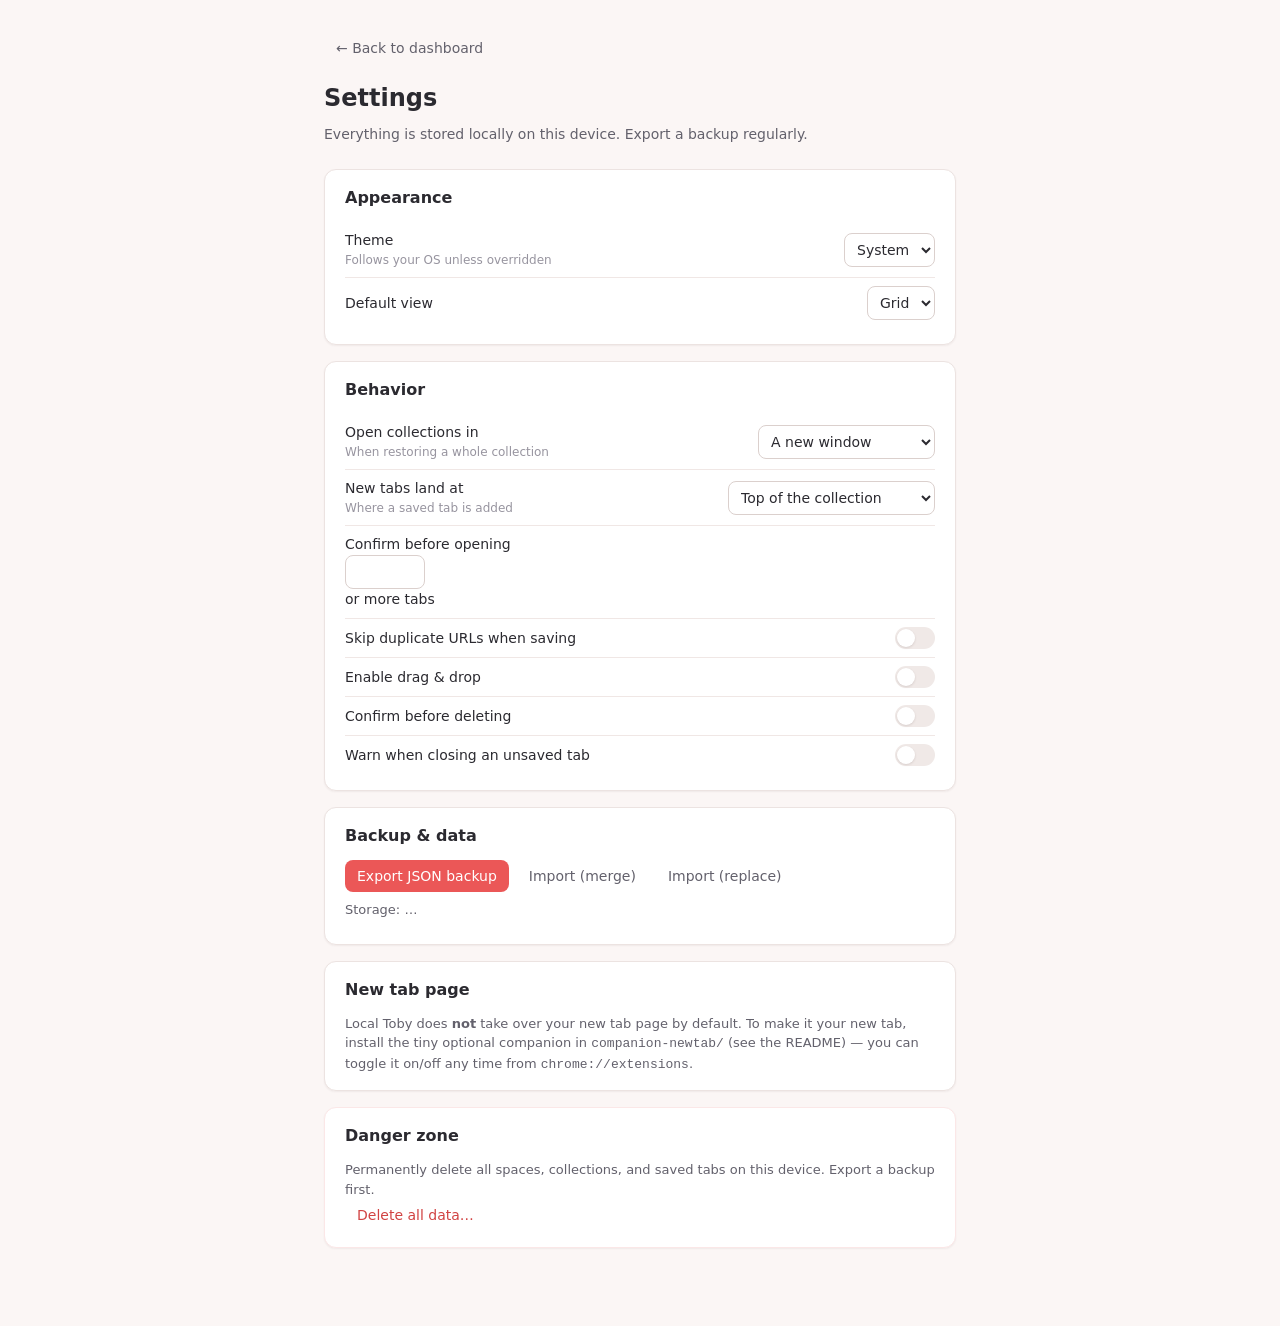
==== src/dashboard/settings.html @ 828250e9 "Build Local Toby: local-first tab & collection manager (MV3) Original from-scratch implementation of" ====
<!DOCTYPE html>
<html lang="en">
<head>
  <meta charset="UTF-8">
  <meta name="viewport" content="width=device-width, initial-scale=1.0">
  <title>Local Toby — Settings</title>
  <link rel="stylesheet" href="../styles/tokens.css">
  <link rel="stylesheet" href="../styles/base.css">
  <link rel="stylesheet" href="../styles/components.css">
  <style>
    .settings-wrap { max-width: 680px; margin: 0 auto; padding: var(--sp-8) var(--sp-6) var(--sp-16); }
    .settings-wrap h1 { font-size: var(--fs-2xl); font-weight: var(--fw-bold); margin-bottom: var(--sp-2); }
    .settings-wrap .sub { color: var(--text-2); margin-bottom: var(--sp-6); }
    .card-sec { background: var(--surface); border: 1px solid var(--border); border-radius: var(--r-lg); padding: var(--sp-4) var(--sp-5); margin-bottom: var(--sp-4); box-shadow: var(--shadow-xs); }
    .card-sec h2 { font-size: var(--fs-lg); font-weight: var(--fw-semibold); margin-bottom: var(--sp-3); }
    .setting { display: flex; align-items: center; justify-content: space-between; gap: var(--sp-4); padding: var(--sp-2) 0; border-top: 1px solid var(--divider); }
    .setting:first-of-type { border-top: none; }
    .setting .label { display: flex; flex-direction: column; }
    .setting .label small { color: var(--text-3); font-size: var(--fs-xs); }
    .setting select, .setting input[type="number"] { height: 34px; padding: 0 var(--sp-2); border: 1px solid var(--border-strong); border-radius: var(--r-md); background: var(--surface); color: var(--text); }
    .setting input[type="number"] { width: 80px; }
    .switch { position: relative; width: 40px; height: 22px; }
    .switch input { position: absolute; opacity: 0; }
    .switch .track { position: absolute; inset: 0; background: var(--surface-3); border-radius: var(--r-pill); transition: background var(--dur-fast); }
    .switch .thumb { position: absolute; top: 2px; left: 2px; width: 18px; height: 18px; background: var(--surface); border-radius: 50%; box-shadow: var(--shadow-sm); transition: transform var(--dur-fast); }
    .switch input:checked ~ .track { background: var(--accent); }
    .switch input:checked ~ .thumb { transform: translateX(18px); }
    .switch input:focus-visible ~ .track { box-shadow: var(--shadow-focus); }
    .data-actions { display: flex; flex-wrap: wrap; gap: var(--sp-2); }
    .usage { font-size: var(--fs-sm); color: var(--text-2); margin-top: var(--sp-2); }
    .back-link { display: inline-flex; margin-bottom: var(--sp-4); color: var(--text-2); }
    .danger-zone { border-color: var(--danger-soft); }
  </style>
</head>
<body>
  <div class="settings-wrap">
    <a class="btn btn-ghost back-link" id="back">← Back to dashboard</a>
    <h1>Settings</h1>
    <p class="sub">Everything is stored locally on this device. Export a backup regularly.</p>

    <div class="card-sec">
      <h2>Appearance</h2>
      <div class="setting">
        <span class="label">Theme <small>Follows your OS unless overridden</small></span>
        <select id="theme"><option value="system">System</option><option value="light">Light</option><option value="dark">Dark</option></select>
      </div>
      <div class="setting">
        <span class="label">Default view</span>
        <select id="defaultView"><option value="grid">Grid</option><option value="list">List</option></select>
      </div>
    </div>

    <div class="card-sec">
      <h2>Behavior</h2>
      <div class="setting">
        <span class="label">Open collections in <small>When restoring a whole collection</small></span>
        <select id="defaultOpenBehavior"><option value="newWindow">A new window</option><option value="currentWindow">The current window</option></select>
      </div>
      <div class="setting">
        <span class="label">New tabs land at <small>Where a saved tab is added</small></span>
        <select id="newItemPosition"><option value="top">Top of the collection</option><option value="bottom">Bottom of the collection</option></select>
      </div>
      <div class="setting">
        <span class="label">Confirm before opening <input type="number" id="largeOpenThreshold" min="1" max="100"> or more tabs</span>
      </div>
      <div class="setting"><span class="label">Skip duplicate URLs when saving</span><label class="switch"><input type="checkbox" id="dedupeOnSave"><span class="track"></span><span class="thumb"></span></label></div>
      <div class="setting"><span class="label">Enable drag &amp; drop</span><label class="switch"><input type="checkbox" id="dndEnabled"><span class="track"></span><span class="thumb"></span></label></div>
      <div class="setting"><span class="label">Confirm before deleting</span><label class="switch"><input type="checkbox" id="confirmOnDelete"><span class="track"></span><span class="thumb"></span></label></div>
      <div class="setting"><span class="label">Warn when closing an unsaved tab</span><label class="switch"><input type="checkbox" id="closeUnsavedWarning"><span class="track"></span><span class="thumb"></span></label></div>
    </div>

    <div class="card-sec">
      <h2>Backup &amp; data</h2>
      <div class="data-actions">
        <button class="btn btn-primary" id="export">Export JSON backup</button>
        <button class="btn" id="import-merge">Import (merge)</button>
        <button class="btn" id="import-replace">Import (replace)</button>
        <input type="file" id="import-file" accept="application/json,.json" hidden>
      </div>
      <p class="usage" id="usage">Storage: …</p>
      <p class="usage" id="last-export"></p>
    </div>

    <div class="card-sec">
      <h2>New tab page</h2>
      <p class="usage">Local Toby does <b>not</b> take over your new tab page by default. To make it your new tab, install the tiny optional companion in <code>companion-newtab/</code> (see the README) — you can toggle it on/off any time from <code>chrome://extensions</code>.</p>
    </div>

    <div class="card-sec danger-zone">
      <h2>Danger zone</h2>
      <p class="usage">Permanently delete all spaces, collections, and saved tabs on this device. Export a backup first.</p>
      <div class="data-actions"><button class="btn btn-danger" id="wipe">Delete all data…</button></div>
    </div>
  </div>
  <script type="module" src="settings.js"></script>
</body>
</html>
---- src/styles/tokens.css ----
/* ============================================================
   Design tokens. Light is the base on :root; dark overrides in
   the two blocks below. Manual toggle sets <html data-theme>.
   ============================================================ */
:root {
  /* ---------- Brand / Accent (coral) ---------- */
  --accent:            #EB5757;
  --accent-hover:      #E24444;
  --accent-active:     #C93636;
  --accent-soft:       #FDEBEB;
  --accent-soft-hover: #FBDDDD;
  --accent-ring:       #F3A3A3;
  --on-accent:         #FFFFFF;

  /* ---------- Surfaces / Backgrounds ---------- */
  --bg-app:        #FBF6F5;
  --bg-sidebar:    #F5EEEC;
  --bg-panel:      #FAF4F3;
  --surface:       #FFFFFF;
  --surface-2:     #F7F1F0;
  --surface-3:     #F0E9E7;
  --overlay-scrim: rgba(30, 22, 22, 0.44);

  /* ---------- Text ---------- */
  --text:      #2B2A30;
  --text-2:    #63616C;
  --text-3:    #97949F;
  --text-inv:  #FFFFFF;
  --text-link: #C93636;

  /* ---------- Borders / Dividers ---------- */
  --border:        #ECE3E1;
  --border-strong: #DBD0CD;
  --border-focus:  var(--accent);
  --divider:       #F0E7E5;

  /* ---------- Feedback ---------- */
  --success: #2E9E6B;  --success-soft: #E4F4EC;
  --warning: #C9871F;  --warning-soft: #FBF0DC;
  --danger:  #D14343;  --danger-soft:  #FBE7E7;
  --info:    #3B7FD1;  --info-soft:    #E6F0FB;

  /* ---------- Typography ---------- */
  --font-sans: "Inter", ui-sans-serif, system-ui, -apple-system,
               "Segoe UI", Roboto, Helvetica, Arial, sans-serif;
  --font-mono: ui-monospace, "SF Mono", "JetBrains Mono", Menlo, Consolas, monospace;

  --fs-2xs: 0.6875rem;  --fs-xs: 0.75rem;  --fs-sm: 0.8125rem;
  --fs-md:  0.875rem;   --fs-lg: 1rem;     --fs-xl: 1.25rem;  --fs-2xl: 1.5rem;

  --lh-tight: 1.2;  --lh-snug: 1.35;  --lh-base: 1.5;
  --fw-regular: 400; --fw-medium: 500; --fw-semibold: 600; --fw-bold: 700;
  --tracking-caps: 0.04em;

  /* ---------- Spacing (4px base) ---------- */
  --sp-0: 0;     --sp-1: 4px;  --sp-2: 8px;  --sp-3: 12px;
  --sp-4: 16px;  --sp-5: 20px; --sp-6: 24px; --sp-8: 32px;
  --sp-10: 40px; --sp-12: 48px; --sp-16: 64px;

  /* ---------- Radius ---------- */
  --r-xs: 4px; --r-sm: 6px; --r-md: 8px; --r-lg: 12px; --r-xl: 16px; --r-pill: 999px;

  /* ---------- Shadows (warm-tinted) ---------- */
  --shadow-xs: 0 1px 2px rgba(60, 40, 38, 0.06);
  --shadow-sm: 0 1px 3px rgba(60, 40, 38, 0.08), 0 1px 2px rgba(60, 40, 38, 0.06);
  --shadow-md: 0 4px 12px rgba(60, 40, 38, 0.10), 0 2px 4px rgba(60, 40, 38, 0.06);
  --shadow-lg: 0 12px 32px rgba(50, 30, 28, 0.16), 0 4px 10px rgba(50, 30, 28, 0.08);
  --shadow-drag: 0 16px 40px rgba(40, 24, 22, 0.28);
  --shadow-focus: 0 0 0 3px var(--accent-ring);

  /* ---------- Layout dims ---------- */
  --sidebar-w: 264px;  --sidebar-rail-w: 56px;  --tabs-w: 320px;
  --toolbar-h: 56px;   --card-w: 220px;         --card-h: 74px;  --favicon: 16px;

  /* ---------- Motion ---------- */
  --ease-out: cubic-bezier(0.16, 1, 0.3, 1);
  --ease-in-out: cubic-bezier(0.4, 0, 0.2, 1);
  --dur-fast: 120ms; --dur-base: 180ms; --dur-slow: 260ms;

  /* ---------- Z-index ---------- */
  --z-base: 0; --z-sticky: 100; --z-drawer: 200;
  --z-dropdown: 300; --z-modal: 400; --z-toast: 500; --z-drag: 600;

  color-scheme: light;
}

/* Dark applies when OS prefers dark and the user hasn't forced light. */
@media (prefers-color-scheme: dark) {
  :root:not([data-theme="light"]) { color-scheme: dark; }
}
:root[data-theme="dark"] { color-scheme: dark; }

@media (prefers-color-scheme: dark) {
  :root:not([data-theme="light"]) {
    --accent: #F26C6C; --accent-hover: #F58080; --accent-active: #D95050;
    --accent-soft: #3A2222; --accent-soft-hover: #472A2A; --accent-ring: #7A3B3B;
    --on-accent: #1B1416;

    --bg-app: #161418; --bg-sidebar: #1C191E; --bg-panel: #1A171C;
    --surface: #221F25; --surface-2: #2A262D; --surface-3: #332E36;
    --overlay-scrim: rgba(0, 0, 0, 0.60);

    --text: #ECE9EE; --text-2: #ABA6B2; --text-3: #78737F;
    --text-inv: #1B1416; --text-link: #F58080;

    --border: #322D38; --border-strong: #453E4C; --divider: #2A262F;

    --success: #4CB889; --success-soft: #1E3128;
    --warning: #D8A24A; --warning-soft: #33291A;
    --danger:  #E56A6A; --danger-soft:  #34211F;
    --info:    #5E9BE0; --info-soft:    #1D2836;

    --shadow-xs: 0 1px 2px rgba(0,0,0,0.40);
    --shadow-sm: 0 1px 3px rgba(0,0,0,0.45), 0 1px 2px rgba(0,0,0,0.40);
    --shadow-md: 0 4px 12px rgba(0,0,0,0.50), 0 2px 4px rgba(0,0,0,0.40);
    --shadow-lg: 0 12px 32px rgba(0,0,0,0.60), 0 4px 10px rgba(0,0,0,0.45);
    --shadow-drag: 0 16px 40px rgba(0,0,0,0.70);
    --shadow-focus: 0 0 0 3px var(--accent-ring);
  }
}

/* Explicit toggle wins over OS in both directions. */
:root[data-theme="dark"] {
  --accent: #F26C6C; --accent-hover: #F58080; --accent-active: #D95050;
  --accent-soft: #3A2222; --accent-soft-hover: #472A2A; --accent-ring: #7A3B3B;
  --on-accent: #1B1416;
  --bg-app: #161418; --bg-sidebar: #1C191E; --bg-panel: #1A171C;
  --surface: #221F25; --surface-2: #2A262D; --surface-3: #332E36;
  --overlay-scrim: rgba(0,0,0,0.60);
  --text: #ECE9EE; --text-2: #ABA6B2; --text-3: #78737F;
  --text-inv: #1B1416; --text-link: #F58080;
  --border: #322D38; --border-strong: #453E4C; --divider: #2A262F;
  --success: #4CB889; --success-soft: #1E3128;
  --warning: #D8A24A; --warning-soft: #33291A;
  --danger:  #E56A6A; --danger-soft:  #34211F;
  --info:    #5E9BE0; --info-soft:    #1D2836;
  --shadow-xs: 0 1px 2px rgba(0,0,0,0.40);
  --shadow-sm: 0 1px 3px rgba(0,0,0,0.45), 0 1px 2px rgba(0,0,0,0.40);
  --shadow-md: 0 4px 12px rgba(0,0,0,0.50), 0 2px 4px rgba(0,0,0,0.40);
  --shadow-lg: 0 12px 32px rgba(0,0,0,0.60), 0 4px 10px rgba(0,0,0,0.45);
  --shadow-drag: 0 16px 40px rgba(0,0,0,0.70);
  --shadow-focus: 0 0 0 3px var(--accent-ring);
}
---- src/styles/base.css ----
/* Reset + shared primitives + utilities. Depends on tokens.css. */

* { box-sizing: border-box; }
html, body { margin: 0; height: 100%; }
body {
  background: var(--bg-app);
  color: var(--text);
  font-family: var(--font-sans);
  font-size: var(--fs-md);
  line-height: var(--lh-base);
  -webkit-font-smoothing: antialiased;
  text-rendering: optimizeLegibility;
}
h1, h2, h3, h4, p { margin: 0; }
button { font: inherit; color: inherit; cursor: pointer; background: none; border: none; }
input, textarea, select { font: inherit; color: inherit; }
a { color: var(--text-link); text-decoration: none; }
ul { list-style: none; margin: 0; padding: 0; }
img { display: block; }

:focus-visible { outline: none; box-shadow: var(--shadow-focus); border-radius: var(--r-sm); }
::selection { background: var(--accent-soft-hover); }

/* Scrollbars */
* { scrollbar-width: thin; scrollbar-color: var(--border-strong) transparent; }
*::-webkit-scrollbar { width: 10px; height: 10px; }
*::-webkit-scrollbar-thumb { background: var(--border-strong); border-radius: var(--r-pill); border: 3px solid transparent; background-clip: content-box; }
*::-webkit-scrollbar-thumb:hover { background: var(--text-3); background-clip: content-box; }

/* Utilities */
.clamp-1 { overflow: hidden; text-overflow: ellipsis; white-space: nowrap; }
.clamp-2 {
  display: -webkit-box; -webkit-line-clamp: 2; -webkit-box-orient: vertical;
  overflow: hidden; word-break: break-word;
}
.visually-hidden {
  position: absolute; width: 1px; height: 1px; padding: 0; margin: -1px;
  overflow: hidden; clip: rect(0 0 0 0); white-space: nowrap; border: 0;
}
.hidden { display: none !important; }

/* Buttons (shared) */
.btn {
  display: inline-flex; align-items: center; gap: var(--sp-2);
  height: 32px; padding: 0 var(--sp-3);
  font-size: var(--fs-md); font-weight: var(--fw-medium);
  color: var(--text-2); border-radius: var(--r-md);
  transition: background var(--dur-fast), color var(--dur-fast), box-shadow var(--dur-fast);
  white-space: nowrap;
}
.btn:hover { background: var(--surface-2); color: var(--text); }
.btn:active { background: var(--surface-3); }
.btn[aria-pressed="true"] { background: var(--accent-soft); color: var(--accent); }
.btn:disabled { opacity: 0.45; cursor: not-allowed; }
.btn-icon { width: 32px; height: 32px; padding: 0; justify-content: center; }
.btn-primary {
  background: var(--accent); color: var(--on-accent);
}
.btn-primary:hover { background: var(--accent-hover); color: var(--on-accent); }
.btn-primary:active { background: var(--accent-active); }
.btn-danger { color: var(--danger); }
.btn-danger:hover { background: var(--danger-soft); color: var(--danger); }
.btn-ghost { color: var(--text-2); }

.icon { width: 16px; height: 16px; flex: none; display: inline-block; }

.favicon {
  width: 16px; height: 16px; flex: none; border-radius: var(--r-xs);
  background: var(--surface-2); object-fit: cover;
}

/* Inline text input used for renames / new items */
.inline-input {
  width: 100%; height: 30px; padding: 0 var(--sp-2);
  background: var(--surface); color: var(--text);
  border: 1px solid var(--accent); border-radius: var(--r-sm);
}

/* Pills / badges / chips */
.pill {
  display: inline-flex; align-items: center; gap: 4px;
  font-size: var(--fs-2xs); font-weight: var(--fw-semibold);
  color: var(--text-3); background: var(--surface-2);
  padding: 2px var(--sp-2); border-radius: var(--r-pill);
}
.chip {
  display: inline-flex; align-items: center; gap: 4px;
  font-size: var(--fs-2xs); padding: 2px var(--sp-2);
  border-radius: var(--r-pill); background: var(--surface-2); color: var(--text-2);
}
.chip.is-active { background: var(--accent); color: var(--on-accent); }
.badge-dupe { color: var(--warning); background: var(--warning-soft); }
.badge-saved { color: var(--success); background: var(--success-soft); }

/* Empty states */
.empty-state {
  display: flex; flex-direction: column; align-items: center; justify-content: center;
  text-align: center; gap: var(--sp-3); padding: var(--sp-12) var(--sp-6);
  color: var(--text-2);
}
.empty-state h3 { font-size: var(--fs-lg); font-weight: var(--fw-semibold); color: var(--text); }
.empty-state p { font-size: var(--fs-md); max-width: 42ch; }
.empty-state .empty-actions { display: flex; gap: var(--sp-2); margin-top: var(--sp-2); }

@media (prefers-reduced-motion: reduce) {
  * { animation-duration: 0.001ms !important; transition-duration: 0.001ms !important; }
}
---- src/styles/components.css ----
/* Component styles for the dashboard. Tokens only — no hardcoded colors. */

/* ------------------------------------------------------------------ */
/* Sidebar                                                             */
/* ------------------------------------------------------------------ */
.sidebar-inner { display: flex; flex-direction: column; height: 100%; }
.workspace-switcher {
  display: flex; align-items: center; gap: var(--sp-2);
  padding: var(--sp-3) var(--sp-3); margin: var(--sp-2);
  border-radius: var(--r-md); font-weight: var(--fw-semibold);
}
.workspace-switcher:hover { background: var(--surface-2); }
.workspace-avatar {
  width: 28px; height: 28px; border-radius: var(--r-md);
  display: grid; place-items: center; background: var(--accent-soft); color: var(--accent);
  font-size: var(--fs-md); flex: none;
}
.workspace-name { flex: 1; min-width: 0; }
.sidebar-collapse-btn { margin-left: auto; }

.sidebar-search { padding: 0 var(--sp-3) var(--sp-2); }
.search-input {
  display: flex; align-items: center; gap: var(--sp-2);
  height: 34px; padding: 0 var(--sp-3);
  background: var(--surface); border: 1px solid var(--border-strong); border-radius: var(--r-md);
}
.search-input:focus-within { border-color: var(--accent); box-shadow: var(--shadow-focus); }
.search-input input { flex: 1; min-width: 0; border: none; background: none; outline: none; }
.search-input .search-clear { color: var(--text-3); }

.sidebar-section-title {
  display: flex; align-items: center; justify-content: space-between;
  padding: var(--sp-4) var(--sp-4) var(--sp-1);
  font-size: var(--fs-2xs); font-weight: var(--fw-semibold);
  letter-spacing: var(--tracking-caps); text-transform: uppercase; color: var(--text-3);
}
.space-list { padding: 0 var(--sp-2) var(--sp-2); display: flex; flex-direction: column; gap: 2px; }

.space-item {
  position: relative; display: flex; align-items: center; gap: var(--sp-2);
  height: 34px; padding: 0 var(--sp-2); border-radius: var(--r-md);
  color: var(--text-2); cursor: pointer;
}
.space-item:hover { background: var(--surface-2); }
.space-item.is-active { background: var(--accent-soft); color: var(--text); font-weight: var(--fw-semibold); }
.space-item.is-active::before {
  content: ""; position: absolute; left: -2px; top: 7px; bottom: 7px; width: 3px;
  border-radius: var(--r-pill); background: var(--accent);
}
.space-item .space-icon { width: 20px; height: 20px; display: grid; place-items: center; border-radius: var(--r-sm); background: var(--surface-2); font-size: var(--fs-xs); flex: none; }
.space-item.is-active .space-icon { background: var(--surface); }
.space-item .space-label { flex: 1; min-width: 0; }
.space-item .space-count { font-size: var(--fs-2xs); color: var(--text-3); }
.space-item .space-star { opacity: 0; color: var(--text-3); }
.space-item:hover .space-star, .space-item .space-star.is-fav { opacity: 1; }
.space-item .space-star.is-fav { color: var(--accent); }
.space-item.drop-target { background: var(--accent-soft); box-shadow: inset 0 0 0 2px var(--accent); }
.space-item.dragging { opacity: 0.5; }

.add-space-row {
  display: flex; align-items: center; gap: var(--sp-2);
  height: 34px; margin: 0 var(--sp-2); padding: 0 var(--sp-2);
  border-radius: var(--r-md); color: var(--text-3); border: 1px dashed var(--border-strong);
}
.add-space-row:hover { color: var(--accent); border-color: var(--accent); background: var(--accent-soft); }

.sidebar-footer { margin-top: auto; padding: var(--sp-2) var(--sp-3); border-top: 1px solid var(--divider); display: flex; gap: var(--sp-1); }

/* ------------------------------------------------------------------ */
/* Collections + cards                                                 */
/* ------------------------------------------------------------------ */
.collection { margin-bottom: var(--sp-6); }
.collection-header {
  display: flex; align-items: center; gap: var(--sp-2);
  padding: var(--sp-3) 0; position: sticky; top: var(--toolbar-h); z-index: 2;
  background: var(--bg-app); border-bottom: 1px solid var(--divider);
}
.collection-chevron {
  width: 22px; height: 22px; display: grid; place-items: center; color: var(--text-2);
  transition: transform var(--dur-fast); flex: none;
}
.collection.is-collapsed .collection-chevron { transform: rotate(-90deg); }
.collection-color-dot { width: 8px; height: 8px; border-radius: 50%; flex: none; }
.collection-title { font-size: var(--fs-lg); font-weight: var(--fw-semibold); }
.collection-count { }
.collection-actions { margin-left: auto; display: flex; gap: 2px; opacity: 0; transition: opacity var(--dur-fast); }
.collection-header:hover .collection-actions,
.collection-header:focus-within .collection-actions { opacity: 1; }
.collection.drop-target-header .collection-header { background: var(--accent-soft); box-shadow: inset 0 0 0 2px var(--accent); border-radius: var(--r-md); }

.collection-body { padding-top: var(--sp-3); }
.collection.is-collapsed .collection-body { display: none; }

.card-grid {
  display: grid; grid-template-columns: repeat(auto-fill, minmax(var(--card-w), 1fr));
  gap: var(--sp-3);
}
.app-shell.view-list .card-grid { grid-template-columns: 1fr; }

.card {
  position: relative; display: flex; gap: var(--sp-2);
  min-height: var(--card-h); padding: var(--sp-3);
  background: var(--surface); border: 1px solid var(--border); border-radius: var(--r-lg);
  box-shadow: var(--shadow-xs); cursor: pointer;
  transition: box-shadow var(--dur-fast), border-color var(--dur-fast), transform var(--dur-fast);
}
.card:hover { border-color: var(--border-strong); box-shadow: var(--shadow-sm); transform: translateY(-1px); }
.card:active { transform: translateY(0); background: var(--surface-2); box-shadow: var(--shadow-xs); }
.card.dragging { opacity: 0.9; box-shadow: var(--shadow-drag); }
.card.placeholder { border: 1px dashed var(--border-strong); background: var(--accent-soft); box-shadow: none; }
.card-body { flex: 1; min-width: 0; display: flex; flex-direction: column; gap: 2px; }
.card-title { font-size: var(--fs-sm); font-weight: var(--fw-medium); color: var(--text); }
.card-source { font-size: var(--fs-xs); color: var(--text-3); }
.card-note { font-size: var(--fs-xs); color: var(--text-2); margin-top: 2px; }
.card-tags { display: flex; flex-wrap: wrap; gap: 4px; margin-top: 4px; }
.card-actions {
  position: absolute; top: var(--sp-2); right: var(--sp-2);
  display: flex; gap: 2px; opacity: 0; pointer-events: none;
  transition: opacity var(--dur-fast);
}
.card:hover .card-actions, .card:focus-within .card-actions { opacity: 1; pointer-events: auto; }
.card-actions .btn-icon { width: 26px; height: 26px; background: var(--surface); box-shadow: var(--shadow-xs); }
.card-actions .btn-icon:hover { background: var(--surface-2); }
.card-handle {
  position: absolute; top: 6px; left: 6px; color: var(--text-3); cursor: grab;
  opacity: 0; transition: opacity var(--dur-fast);
}
.card:hover .card-handle { opacity: 0.6; }

.add-card-row {
  display: flex; align-items: center; justify-content: center; gap: var(--sp-2);
  min-height: var(--card-h); border: 1.5px dashed var(--border-strong); border-radius: var(--r-lg);
  color: var(--text-3); grid-column: 1 / -1;
}
.add-card-row:hover { color: var(--accent); border-color: var(--accent); background: var(--accent-soft); }

.drop-line { height: 2px; background: var(--accent); border-radius: var(--r-pill); grid-column: 1 / -1; }

.collection-empty {
  display: flex; align-items: center; justify-content: center; gap: var(--sp-2);
  min-height: 72px; border: 1.5px dashed var(--border-strong); border-radius: var(--r-lg);
  color: var(--text-3); grid-column: 1 / -1; font-size: var(--fs-sm);
}

/* ------------------------------------------------------------------ */
/* Open Tabs panel                                                     */
/* ------------------------------------------------------------------ */
.panel-header {
  position: sticky; top: 0; z-index: 2; background: var(--bg-panel);
  display: flex; align-items: center; gap: var(--sp-2);
  padding: var(--sp-4) var(--sp-4) var(--sp-2); border-bottom: 1px solid var(--divider);
}
.panel-header .panel-title { font-size: var(--fs-2xs); font-weight: var(--fw-semibold); letter-spacing: var(--tracking-caps); text-transform: uppercase; color: var(--text-3); }
.panel-header .panel-actions { margin-left: auto; display: flex; gap: 2px; }
.panel-scroll { flex: 1; padding: var(--sp-2) var(--sp-3) var(--sp-8); }

.win-group { margin-bottom: var(--sp-4); }
.win-header {
  display: flex; align-items: center; gap: var(--sp-2);
  padding: var(--sp-2) var(--sp-2); position: sticky; top: 0;
  font-size: var(--fs-xs); color: var(--text-2); font-weight: var(--fw-semibold);
}
.win-header .win-count { color: var(--text-3); font-weight: var(--fw-regular); }
.win-header .win-save { margin-left: auto; opacity: 0; }
.win-group:hover .win-header .win-save { opacity: 1; }

.tab-row {
  position: relative; display: flex; align-items: center; gap: var(--sp-2);
  height: 38px; padding: 0 var(--sp-2); border-radius: var(--r-sm); color: var(--text);
  cursor: grab;
}
.tab-row:hover { background: var(--surface-2); }
.tab-row.is-active { background: var(--surface-2); }
.tab-row.is-active::before { content: ""; position: absolute; left: -3px; top: 8px; bottom: 8px; width: 3px; border-radius: var(--r-pill); background: var(--accent); }
.tab-row.restricted { color: var(--text-3); cursor: default; }
.tab-row .tab-title { flex: 1; min-width: 0; font-size: var(--fs-sm); }
.tab-row .tab-badges { display: flex; gap: 4px; }
.tab-row .tab-actions { display: flex; gap: 2px; opacity: 0; }
.tab-row:hover .tab-actions { opacity: 1; }
.tab-row.dragging { opacity: 0.6; box-shadow: var(--shadow-md); }
.tab-badges .mini-badge { font-size: 0.625rem; padding: 1px 5px; border-radius: var(--r-pill); }

/* ------------------------------------------------------------------ */
/* Toolbar filter row (tags)                                           */
/* ------------------------------------------------------------------ */
.filter-bar {
  display: flex; align-items: center; flex-wrap: wrap; gap: var(--sp-2);
  padding: var(--sp-2) var(--sp-5); border-bottom: 1px solid var(--divider);
  background: var(--bg-app);
}
.filter-bar .filter-label { font-size: var(--fs-xs); color: var(--text-3); text-transform: uppercase; letter-spacing: var(--tracking-caps); }
.filter-bar .tag-chip { cursor: pointer; }
.filter-mode-toggle { font-size: var(--fs-2xs); }

/* ------------------------------------------------------------------ */
/* Dropdown menu                                                        */
/* ------------------------------------------------------------------ */
.menu {
  position: fixed; min-width: 190px; background: var(--surface);
  border: 1px solid var(--border); border-radius: var(--r-md);
  box-shadow: var(--shadow-md); padding: var(--sp-1); z-index: var(--z-dropdown);
}
.menu button {
  display: flex; align-items: center; gap: var(--sp-2); width: 100%;
  height: 32px; padding: 0 var(--sp-3); border-radius: var(--r-sm);
  font-size: var(--fs-md); color: var(--text); text-align: left;
}
.menu button:hover { background: var(--surface-2); }
.menu button.danger { color: var(--danger); }
.menu button.danger:hover { background: var(--danger-soft); }
.menu .menu-sep { height: 1px; background: var(--divider); margin: var(--sp-1) 0; }
.menu .menu-label { padding: var(--sp-1) var(--sp-3); font-size: var(--fs-2xs); text-transform: uppercase; letter-spacing: var(--tracking-caps); color: var(--text-3); }

/* ------------------------------------------------------------------ */
/* Modal                                                               */
/* ------------------------------------------------------------------ */
.scrim {
  position: fixed; inset: 0; background: var(--overlay-scrim);
  backdrop-filter: blur(2px); z-index: var(--z-modal);
  display: grid; place-items: center; padding: var(--sp-4);
}
.modal {
  width: 100%; max-width: 480px; background: var(--surface);
  border-radius: var(--r-xl); box-shadow: var(--shadow-lg); padding: var(--sp-6);
  animation: modal-in var(--dur-base) var(--ease-out);
}
.modal.wide { max-width: 620px; }
@keyframes modal-in { from { opacity: 0; transform: translateY(8px) scale(0.98); } to { opacity: 1; transform: none; } }
.modal-header { display: flex; align-items: center; margin-bottom: var(--sp-4); }
.modal-header h2 { font-size: var(--fs-xl); font-weight: var(--fw-semibold); }
.modal-header .modal-close { margin-left: auto; }
.modal-body { display: flex; flex-direction: column; gap: var(--sp-3); }
.modal-body label { display: flex; flex-direction: column; gap: var(--sp-1); font-size: var(--fs-sm); color: var(--text-2); }
.modal-body input[type="text"], .modal-body textarea, .modal-body select {
  height: 36px; padding: 0 var(--sp-3); background: var(--surface); color: var(--text);
  border: 1px solid var(--border-strong); border-radius: var(--r-md);
}
.modal-body textarea { height: auto; min-height: 72px; padding: var(--sp-2) var(--sp-3); resize: vertical; }
.modal-footer { display: flex; justify-content: flex-end; gap: var(--sp-2); margin-top: var(--sp-5); }

/* ------------------------------------------------------------------ */
/* Toast                                                               */
/* ------------------------------------------------------------------ */
.toast-stack {
  position: fixed; bottom: var(--sp-6); left: 50%; transform: translateX(-50%);
  display: flex; flex-direction: column-reverse; gap: var(--sp-2); z-index: var(--z-toast);
  align-items: center;
}
.toast {
  display: flex; align-items: center; gap: var(--sp-3);
  min-width: 260px; max-width: 400px; padding: var(--sp-3) var(--sp-4);
  background: var(--surface); border: 1px solid var(--border);
  border-left: 3px solid var(--text-3); border-radius: var(--r-md);
  box-shadow: var(--shadow-md); animation: toast-in var(--dur-base) var(--ease-out);
}
.toast.success { border-left-color: var(--success); }
.toast.error { border-left-color: var(--danger); }
.toast.info { border-left-color: var(--info); }
.toast .toast-msg { flex: 1; font-size: var(--fs-md); }
.toast .toast-undo { color: var(--accent); font-weight: var(--fw-semibold); }
@keyframes toast-in { from { opacity: 0; transform: translateY(8px); } to { opacity: 1; transform: none; } }

/* ------------------------------------------------------------------ */
/* Skeleton shimmer                                                    */
/* ------------------------------------------------------------------ */
.skeleton {
  background: linear-gradient(90deg, var(--surface-2) 25%, var(--surface-3) 37%, var(--surface-2) 63%);
  background-size: 400% 100%; animation: shimmer 1.4s ease infinite; border-radius: var(--r-md);
}
@keyframes shimmer { 0% { background-position: 100% 0; } 100% { background-position: 0 0; } }

/* Drag ghost element */
.drag-ghost {
  position: fixed; top: -1000px; left: -1000px; pointer-events: none;
  display: flex; align-items: center; gap: var(--sp-2);
  padding: var(--sp-2) var(--sp-3); background: var(--surface);
  border: 1px solid var(--border); border-radius: var(--r-md);
  box-shadow: var(--shadow-drag); max-width: 240px; z-index: var(--z-drag);
}
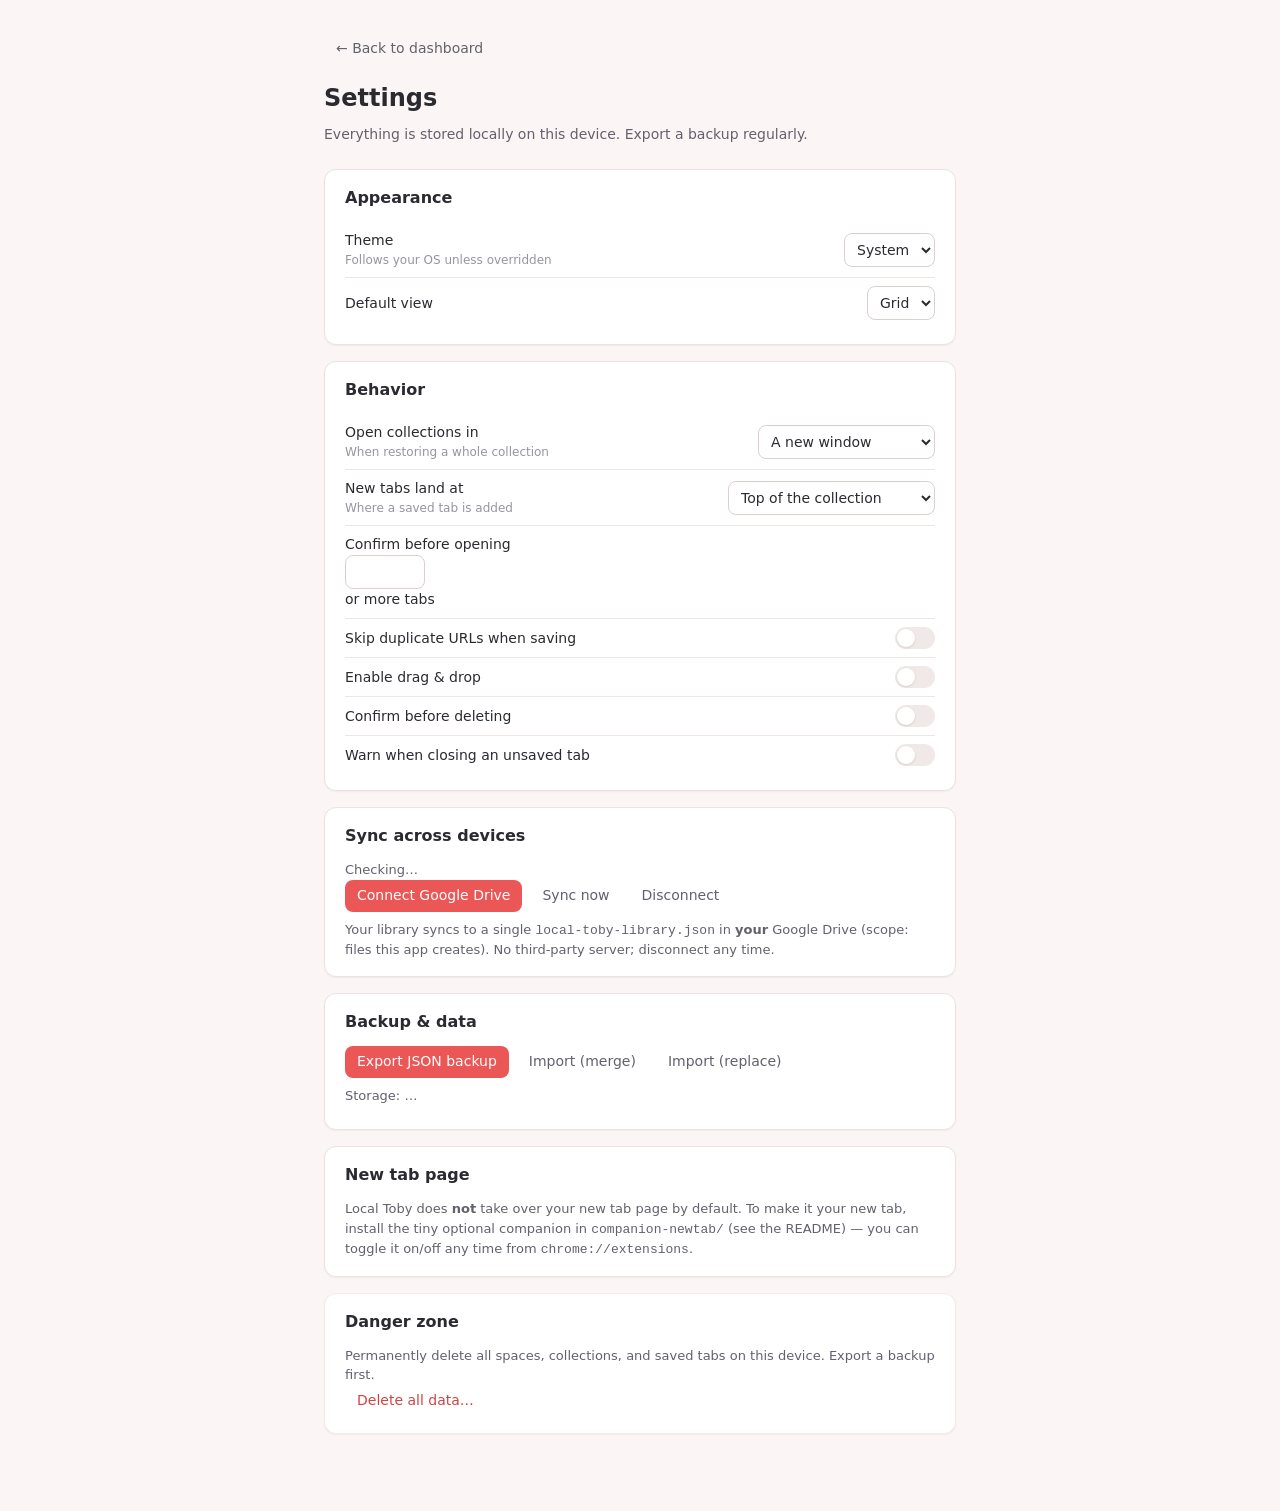
==== commit 90f27dc1: "Phase 2: Google Drive sync (OAuth + Drive I/O + engine + settings UI) - lib/sync-config.js: public c" ====
--- a/src/dashboard/settings.html
+++ b/src/dashboard/settings.html
@@ -7,30 +7,7 @@
   <link rel="stylesheet" href="../styles/tokens.css">
   <link rel="stylesheet" href="../styles/base.css">
   <link rel="stylesheet" href="../styles/components.css">
-  <style>
-    .settings-wrap { max-width: 680px; margin: 0 auto; padding: var(--sp-8) var(--sp-6) var(--sp-16); }
-    .settings-wrap h1 { font-size: var(--fs-2xl); font-weight: var(--fw-bold); margin-bottom: var(--sp-2); }
-    .settings-wrap .sub { color: var(--text-2); margin-bottom: var(--sp-6); }
-    .card-sec { background: var(--surface); border: 1px solid var(--border); border-radius: var(--r-lg); padding: var(--sp-4) var(--sp-5); margin-bottom: var(--sp-4); box-shadow: var(--shadow-xs); }
-    .card-sec h2 { font-size: var(--fs-lg); font-weight: var(--fw-semibold); margin-bottom: var(--sp-3); }
-    .setting { display: flex; align-items: center; justify-content: space-between; gap: var(--sp-4); padding: var(--sp-2) 0; border-top: 1px solid var(--divider); }
-    .setting:first-of-type { border-top: none; }
-    .setting .label { display: flex; flex-direction: column; }
-    .setting .label small { color: var(--text-3); font-size: var(--fs-xs); }
-    .setting select, .setting input[type="number"] { height: 34px; padding: 0 var(--sp-2); border: 1px solid var(--border-strong); border-radius: var(--r-md); background: var(--surface); color: var(--text); }
-    .setting input[type="number"] { width: 80px; }
-    .switch { position: relative; width: 40px; height: 22px; }
-    .switch input { position: absolute; opacity: 0; }
-    .switch .track { position: absolute; inset: 0; background: var(--surface-3); border-radius: var(--r-pill); transition: background var(--dur-fast); }
-    .switch .thumb { position: absolute; top: 2px; left: 2px; width: 18px; height: 18px; background: var(--surface); border-radius: 50%; box-shadow: var(--shadow-sm); transition: transform var(--dur-fast); }
-    .switch input:checked ~ .track { background: var(--accent); }
-    .switch input:checked ~ .thumb { transform: translateX(18px); }
-    .switch input:focus-visible ~ .track { box-shadow: var(--shadow-focus); }
-    .data-actions { display: flex; flex-wrap: wrap; gap: var(--sp-2); }
-    .usage { font-size: var(--fs-sm); color: var(--text-2); margin-top: var(--sp-2); }
-    .back-link { display: inline-flex; margin-bottom: var(--sp-4); color: var(--text-2); }
-    .danger-zone { border-color: var(--danger-soft); }
-  </style>
+  <link rel="stylesheet" href="settings.css">
 </head>
 <body>
   <div class="settings-wrap">
@@ -70,6 +47,17 @@
     </div>
 
     <div class="card-sec">
+      <h2>Sync across devices</h2>
+      <p class="usage" id="sync-status">Checking…</p>
+      <div class="data-actions">
+        <button class="btn btn-primary" id="sync-connect">Connect Google Drive</button>
+        <button class="btn" id="sync-now" hidden>Sync now</button>
+        <button class="btn btn-ghost" id="sync-disconnect" hidden>Disconnect</button>
+      </div>
+      <p class="usage">Your library syncs to a single <code>local-toby-library.json</code> in <b>your</b> Google Drive (scope: files this app creates). No third-party server; disconnect any time.</p>
+    </div>
+
+    <div class="card-sec">
       <h2>Backup &amp; data</h2>
       <div class="data-actions">
         <button class="btn btn-primary" id="export">Export JSON backup</button>
--- a/src/styles/base.css
+++ b/src/styles/base.css
@@ -15,6 +15,7 @@
 button { font: inherit; color: inherit; cursor: pointer; background: none; border: none; }
 input, textarea, select { font: inherit; color: inherit; }
 a { color: var(--text-link); text-decoration: none; }
+mark { background: var(--accent-soft-hover); color: inherit; border-radius: 3px; padding: 0 1px; }
 ul { list-style: none; margin: 0; padding: 0; }
 img { display: block; }
 
--- a/src/styles/components.css
+++ b/src/styles/components.css
@@ -161,8 +161,9 @@
   font-size: var(--fs-xs); color: var(--text-2); font-weight: var(--fw-semibold);
 }
 .win-header .win-count { color: var(--text-3); font-weight: var(--fw-regular); }
-.win-header .win-save { margin-left: auto; opacity: 0; }
-.win-group:hover .win-header .win-save { opacity: 1; }
+.win-actions { margin-left: auto; display: flex; gap: 2px; opacity: 0; }
+.win-group:hover .win-actions, .win-group:focus-within .win-actions { opacity: 1; }
+.win-actions .win-save { height: 26px; padding: 0 var(--sp-2); font-size: var(--fs-xs); }
 
 .tab-row {
   position: relative; display: flex; align-items: center; gap: var(--sp-2);
@@ -269,6 +270,62 @@
 }
 @keyframes shimmer { 0% { background-position: 100% 0; } 100% { background-position: 0 0; } }
 
+/* ------------------------------------------------------------------ */
+/* Multi-select                                                        */
+/* ------------------------------------------------------------------ */
+.card-handle { display: none; } /* corner reserved for the select checkbox */
+.card-select, .tab-select {
+  display: grid; place-items: center; width: 18px; height: 18px; flex: none;
+  border: 1.5px solid var(--border-strong); border-radius: var(--r-xs);
+  background: var(--surface); color: transparent;
+}
+.card { align-items: flex-start; }
+.card-select { position: absolute; top: 12px; left: 12px; opacity: 0; transition: opacity var(--dur-fast); z-index: 1; }
+.card:hover .card-select, .app-shell.has-selection .card-select { opacity: 1; }
+.card.selected { border-color: var(--accent); box-shadow: 0 0 0 2px var(--accent-ring); }
+.card.selected .favicon { visibility: hidden; } /* checkbox takes the favicon slot when selected */
+.card.selected .card-select,
+.tab-row.selected .tab-select { background: var(--accent); border-color: var(--accent); color: var(--on-accent); opacity: 1; }
+.tab-select { opacity: 0; transition: opacity var(--dur-fast); }
+.tab-row:hover .tab-select, .app-shell.has-selection .tab-select { opacity: 1; }
+.tab-row.selected { background: var(--accent-soft); }
+
+.selection-bar {
+  position: fixed; left: 50%; bottom: 84px; transform: translateX(-50%);
+  display: flex; align-items: center; gap: var(--sp-2); flex-wrap: wrap; justify-content: center;
+  max-width: calc(100vw - 32px);
+  padding: var(--sp-2) var(--sp-3); background: var(--surface);
+  border: 1px solid var(--border); border-radius: var(--r-pill);
+  box-shadow: var(--shadow-lg); z-index: var(--z-toast);
+}
+.selection-bar .sel-count { font-weight: var(--fw-semibold); margin-right: var(--sp-1); white-space: nowrap; }
+.selection-bar .btn { height: 30px; }
+
+/* ------------------------------------------------------------------ */
+/* Tag input (card edit modal)                                         */
+/* ------------------------------------------------------------------ */
+.tag-input-chips {
+  display: flex; flex-wrap: wrap; gap: 6px; align-items: center; padding: 6px;
+  border: 1px solid var(--border-strong); border-radius: var(--r-md); background: var(--surface);
+}
+.tag-input-chips .tag-chip { display: inline-flex; align-items: center; gap: 4px; }
+.tag-chip-x { display: inline-flex; align-items: center; color: inherit; opacity: 0.6; }
+.tag-chip-x:hover { opacity: 1; }
+.tag-input-field { flex: 1; min-width: 110px; border: none; outline: none; background: none; height: 24px; color: var(--text); }
+.tag-input-menu {
+  margin-top: 4px; background: var(--surface); border: 1px solid var(--border);
+  border-radius: var(--r-md); box-shadow: var(--shadow-md); padding: var(--sp-1);
+  max-height: 200px; overflow-y: auto;
+}
+.tag-input-opt {
+  display: flex; align-items: center; gap: 6px; width: 100%; text-align: left;
+  height: 30px; padding: 0 var(--sp-2); border-radius: var(--r-sm);
+}
+.tag-input-opt:hover { background: var(--surface-2); }
+.tag-input-create { color: var(--accent); }
+.tag-chip-btn { cursor: pointer; }
+.tag-chip-btn:hover { background: var(--accent-soft); color: var(--accent); }
+
 /* Drag ghost element */
 .drag-ghost {
   position: fixed; top: -1000px; left: -1000px; pointer-events: none;
--- a/src/dashboard/settings.css
+++ b/src/dashboard/settings.css
@@ -0,0 +1,23 @@
+/* Settings page styles (external so the strict CSP style-src 'self' allows them). */
+.settings-wrap { max-width: 680px; margin: 0 auto; padding: var(--sp-8) var(--sp-6) var(--sp-16); }
+.settings-wrap h1 { font-size: var(--fs-2xl); font-weight: var(--fw-bold); margin-bottom: var(--sp-2); }
+.settings-wrap .sub { color: var(--text-2); margin-bottom: var(--sp-6); }
+.card-sec { background: var(--surface); border: 1px solid var(--border); border-radius: var(--r-lg); padding: var(--sp-4) var(--sp-5); margin-bottom: var(--sp-4); box-shadow: var(--shadow-xs); }
+.card-sec h2 { font-size: var(--fs-lg); font-weight: var(--fw-semibold); margin-bottom: var(--sp-3); }
+.setting { display: flex; align-items: center; justify-content: space-between; gap: var(--sp-4); padding: var(--sp-2) 0; border-top: 1px solid var(--divider); }
+.setting:first-of-type { border-top: none; }
+.setting .label { display: flex; flex-direction: column; }
+.setting .label small { color: var(--text-3); font-size: var(--fs-xs); }
+.setting select, .setting input[type="number"] { height: 34px; padding: 0 var(--sp-2); border: 1px solid var(--border-strong); border-radius: var(--r-md); background: var(--surface); color: var(--text); }
+.setting input[type="number"] { width: 80px; }
+.switch { position: relative; width: 40px; height: 22px; }
+.switch input { position: absolute; opacity: 0; }
+.switch .track { position: absolute; inset: 0; background: var(--surface-3); border-radius: var(--r-pill); transition: background var(--dur-fast); }
+.switch .thumb { position: absolute; top: 2px; left: 2px; width: 18px; height: 18px; background: var(--surface); border-radius: 50%; box-shadow: var(--shadow-sm); transition: transform var(--dur-fast); }
+.switch input:checked ~ .track { background: var(--accent); }
+.switch input:checked ~ .thumb { transform: translateX(18px); }
+.switch input:focus-visible ~ .track { box-shadow: var(--shadow-focus); }
+.data-actions { display: flex; flex-wrap: wrap; gap: var(--sp-2); }
+.usage { font-size: var(--fs-sm); color: var(--text-2); margin-top: var(--sp-2); }
+.back-link { display: inline-flex; margin-bottom: var(--sp-4); color: var(--text-2); }
+.danger-zone { border-color: var(--danger-soft); }
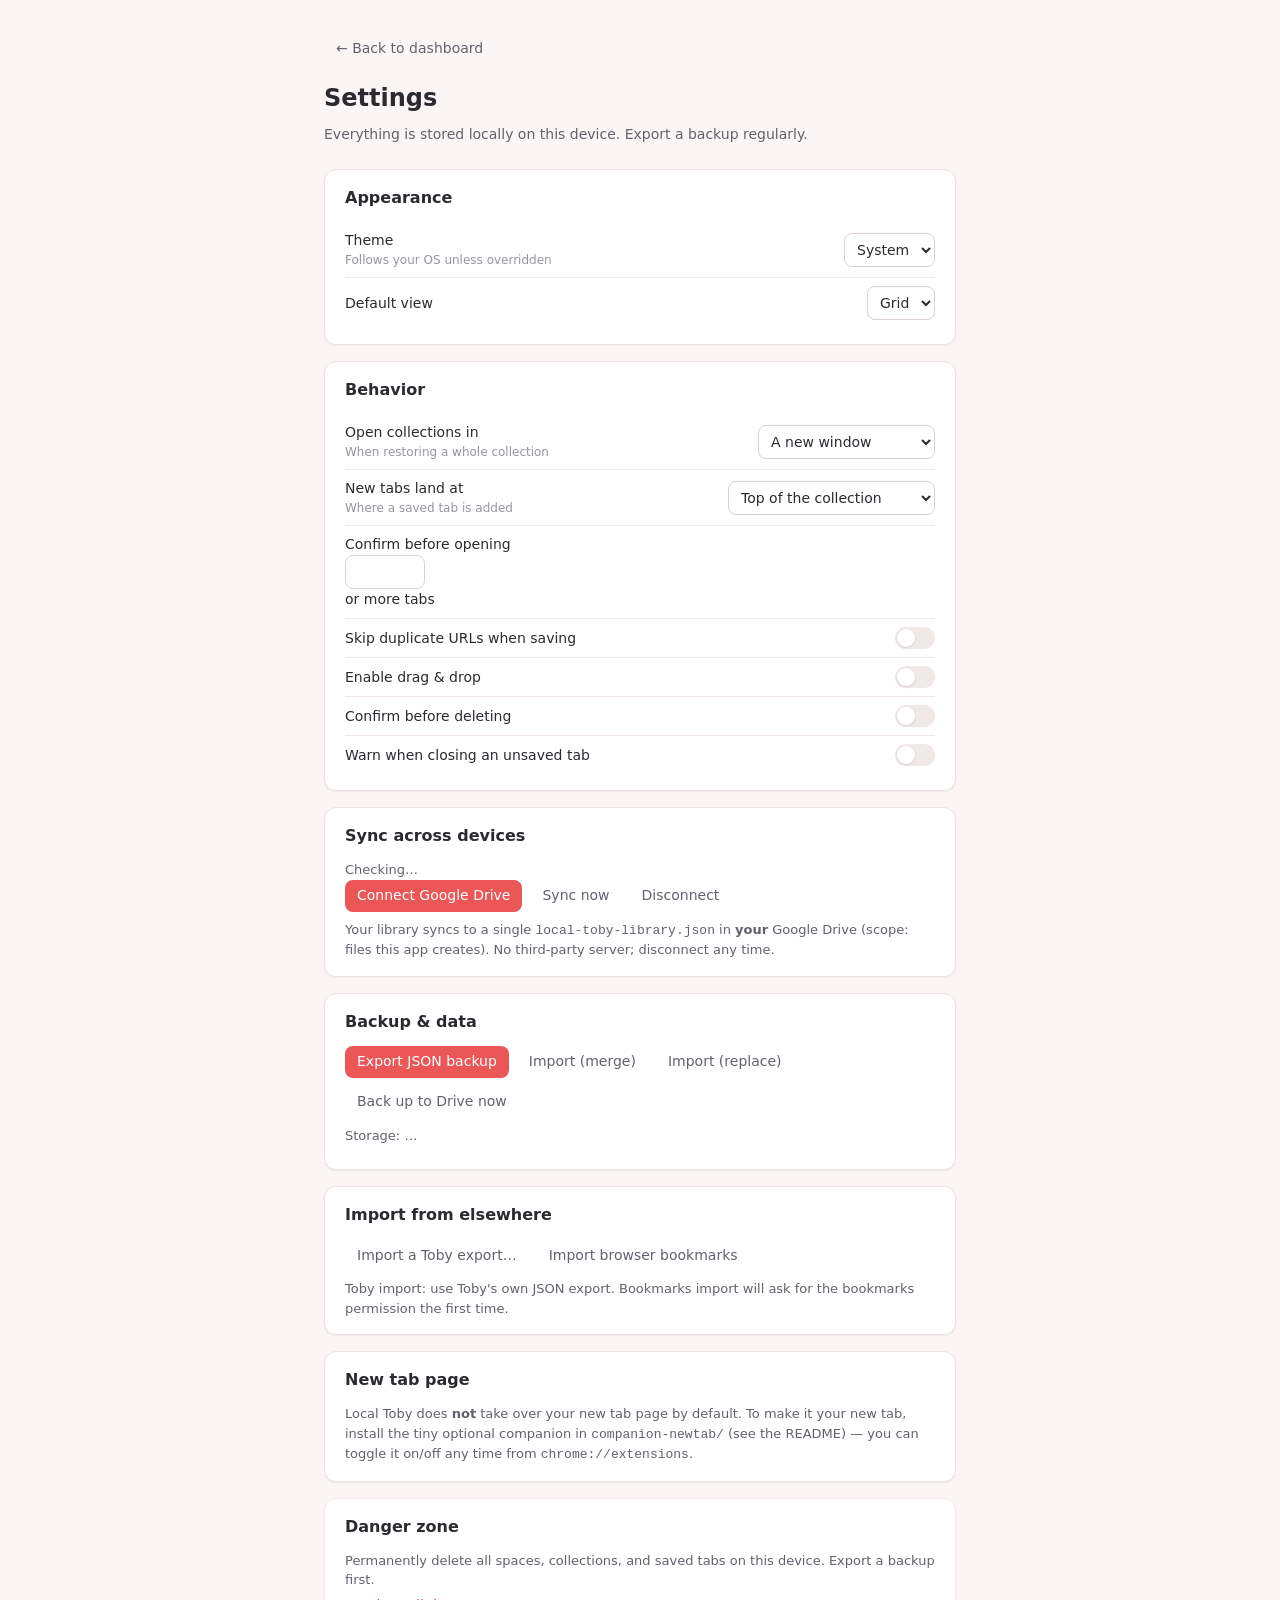
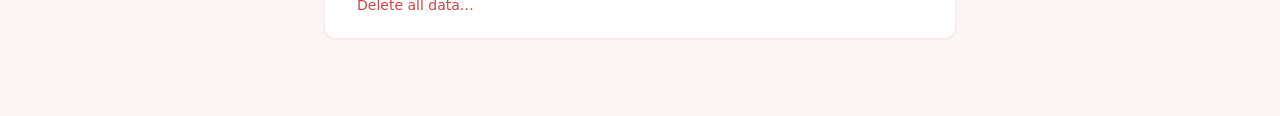
==== commit a789ade7: "Phase 2b: Toby/bookmarks import, auto Drive backups, sync status pill - lib/import-toby.js: tolerant" ====
--- a/src/dashboard/settings.html
+++ b/src/dashboard/settings.html
@@ -63,10 +63,22 @@
         <button class="btn btn-primary" id="export">Export JSON backup</button>
         <button class="btn" id="import-merge">Import (merge)</button>
         <button class="btn" id="import-replace">Import (replace)</button>
+        <button class="btn" id="backup-now" hidden>Back up to Drive now</button>
         <input type="file" id="import-file" accept="application/json,.json" hidden>
       </div>
       <p class="usage" id="usage">Storage: …</p>
       <p class="usage" id="last-export"></p>
+      <p class="usage" id="last-backup"></p>
+    </div>
+
+    <div class="card-sec">
+      <h2>Import from elsewhere</h2>
+      <div class="data-actions">
+        <button class="btn" id="import-toby">Import a Toby export…</button>
+        <button class="btn" id="import-bookmarks">Import browser bookmarks</button>
+        <input type="file" id="toby-file" accept="application/json,.json" hidden>
+      </div>
+      <p class="usage">Toby import: use Toby's own JSON export. Bookmarks import will ask for the bookmarks permission the first time.</p>
     </div>
 
     <div class="card-sec">
--- a/src/styles/components.css
+++ b/src/styles/components.css
@@ -64,7 +64,16 @@
 }
 .add-space-row:hover { color: var(--accent); border-color: var(--accent); background: var(--accent-soft); }
 
-.sidebar-footer { margin-top: auto; padding: var(--sp-2) var(--sp-3); border-top: 1px solid var(--divider); display: flex; gap: var(--sp-1); }
+.sidebar-footer { margin-top: auto; padding: var(--sp-2) var(--sp-3); border-top: 1px solid var(--divider); display: flex; align-items: center; justify-content: space-between; gap: var(--sp-1); }
+.sync-pill {
+  display: inline-flex; align-items: center; gap: 6px; height: 28px; padding: 0 var(--sp-2);
+  border-radius: var(--r-pill); font-size: var(--fs-xs); color: var(--text-3);
+  background: var(--surface-2); max-width: 150px; min-width: 0;
+}
+.sync-pill:hover { background: var(--surface-3); color: var(--text-2); }
+.sync-dot { width: 8px; height: 8px; border-radius: 50%; background: var(--text-3); flex: none; }
+.sync-pill.is-on { color: var(--success); }
+.sync-pill.is-on .sync-dot { background: var(--success); }
 
 /* ------------------------------------------------------------------ */
 /* Collections + cards                                                 */
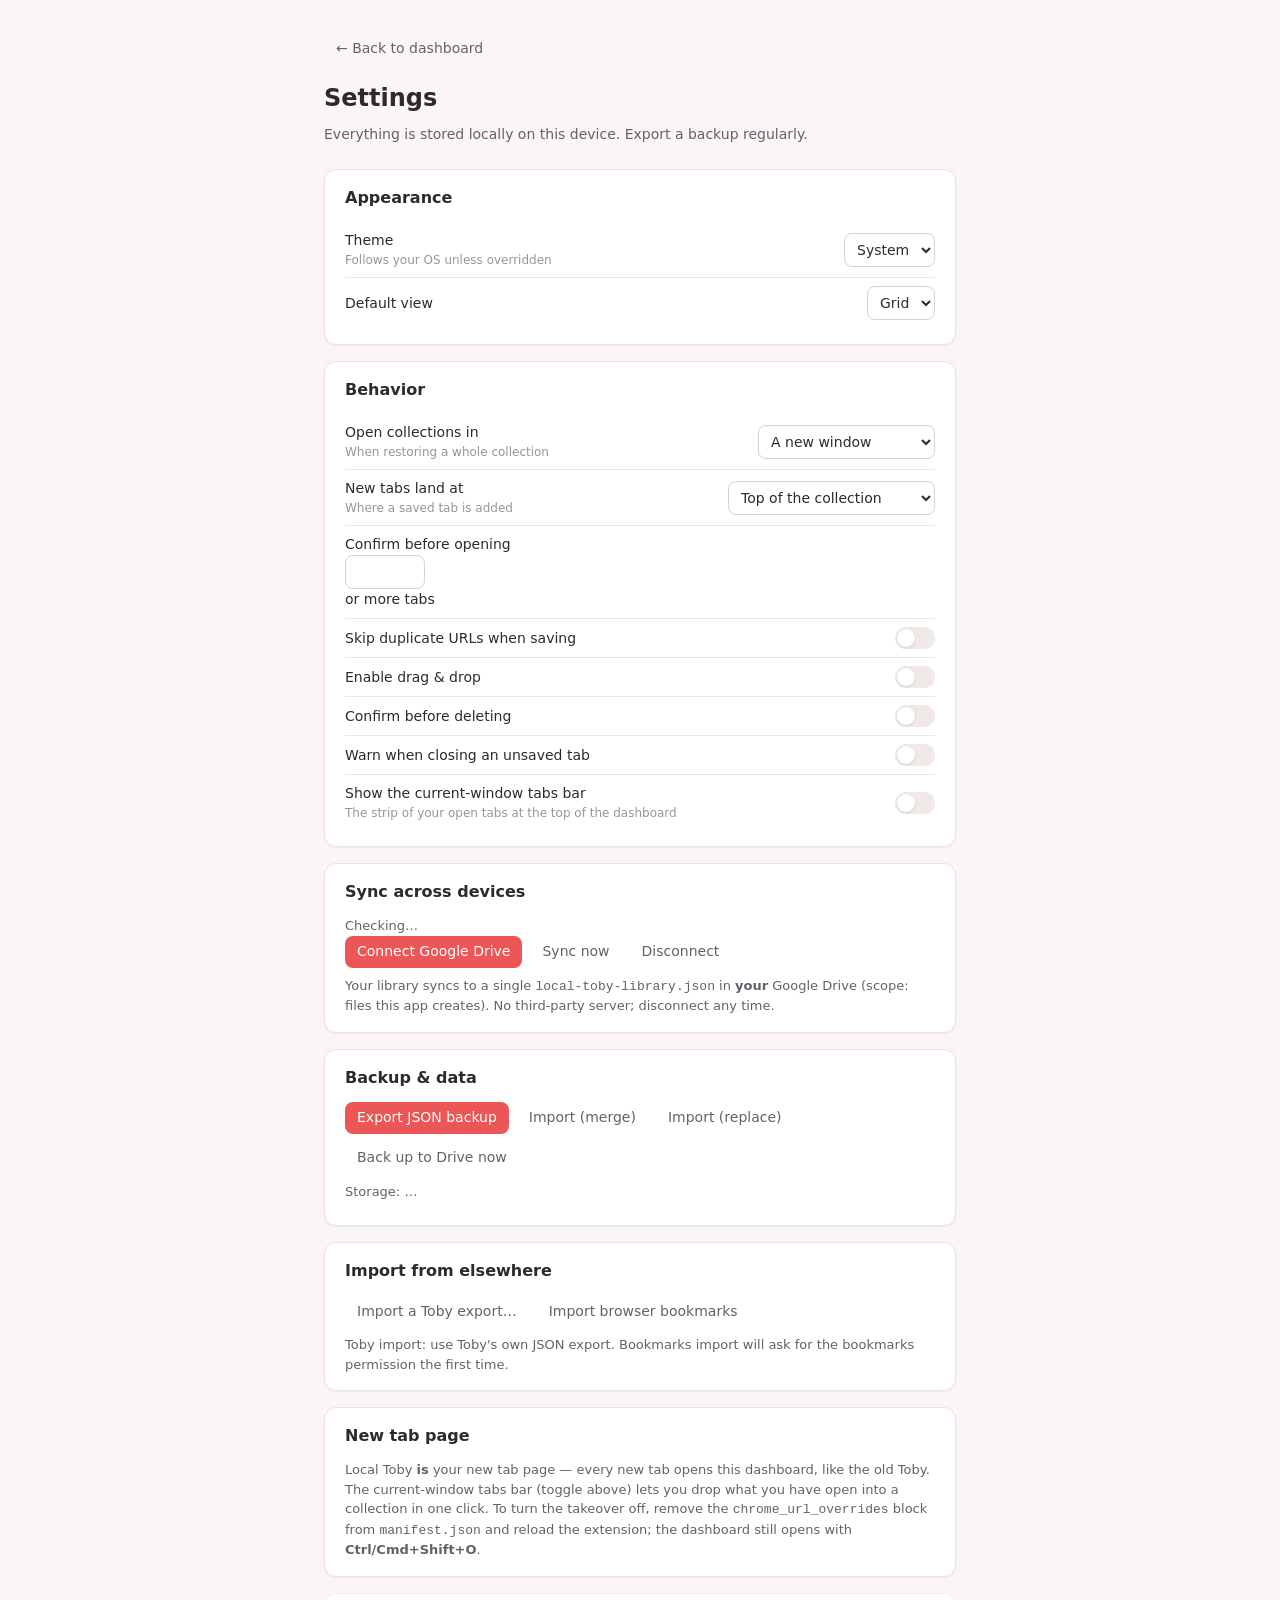
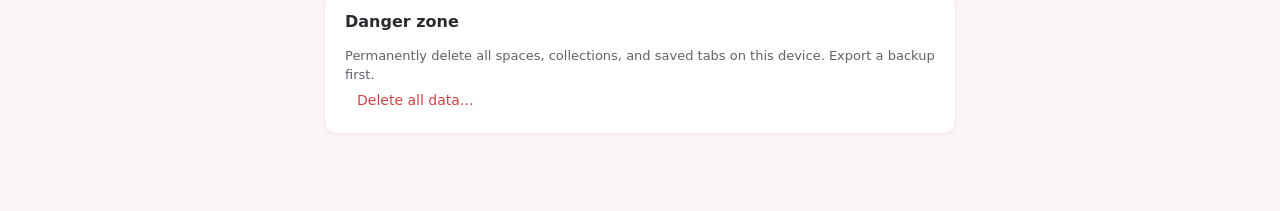
==== commit 94e06283: "Old-Toby parity: new-tab override, current-window tabs bar, Sessions Make the dashboard open on ever" ====
--- a/src/dashboard/settings.html
+++ b/src/dashboard/settings.html
@@ -44,6 +44,7 @@
       <div class="setting"><span class="label">Enable drag &amp; drop</span><label class="switch"><input type="checkbox" id="dndEnabled"><span class="track"></span><span class="thumb"></span></label></div>
       <div class="setting"><span class="label">Confirm before deleting</span><label class="switch"><input type="checkbox" id="confirmOnDelete"><span class="track"></span><span class="thumb"></span></label></div>
       <div class="setting"><span class="label">Warn when closing an unsaved tab</span><label class="switch"><input type="checkbox" id="closeUnsavedWarning"><span class="track"></span><span class="thumb"></span></label></div>
+      <div class="setting"><span class="label">Show the current-window tabs bar <small>The strip of your open tabs at the top of the dashboard</small></span><label class="switch"><input type="checkbox" id="currentTabsBarVisible"><span class="track"></span><span class="thumb"></span></label></div>
     </div>
 
     <div class="card-sec">
@@ -83,7 +84,7 @@
 
     <div class="card-sec">
       <h2>New tab page</h2>
-      <p class="usage">Local Toby does <b>not</b> take over your new tab page by default. To make it your new tab, install the tiny optional companion in <code>companion-newtab/</code> (see the README) — you can toggle it on/off any time from <code>chrome://extensions</code>.</p>
+      <p class="usage">Local Toby <b>is</b> your new tab page — every new tab opens this dashboard, like the old Toby. The current-window tabs bar (toggle above) lets you drop what you have open into a collection in one click. To turn the takeover off, remove the <code>chrome_url_overrides</code> block from <code>manifest.json</code> and reload the extension; the dashboard still opens with <b>Ctrl/Cmd+Shift+O</b>.</p>
     </div>
 
     <div class="card-sec danger-zone">
--- a/src/styles/components.css
+++ b/src/styles/components.css
@@ -160,8 +160,41 @@
   padding: var(--sp-4) var(--sp-4) var(--sp-2); border-bottom: 1px solid var(--divider);
 }
 .panel-header .panel-title { font-size: var(--fs-2xs); font-weight: var(--fw-semibold); letter-spacing: var(--tracking-caps); text-transform: uppercase; color: var(--text-3); }
-.panel-header .panel-actions { margin-left: auto; display: flex; gap: 2px; }
+.panel-header .panel-actions { margin-left: auto; display: flex; align-items: center; gap: 2px; }
+.panel-header .panel-session-btn { height: 26px; padding: 0 var(--sp-2); font-size: var(--fs-xs); }
 .panel-scroll { flex: 1; padding: var(--sp-2) var(--sp-3) var(--sp-8); }
+
+/* Current-window tabs bar — old-Toby style strip at the top of the center pane. */
+#current-tabs-root { flex: none; }
+.curbar { border-bottom: 1px solid var(--divider); background: var(--bg-panel); padding: var(--sp-3) var(--sp-5); }
+.curbar.is-collapsed { padding: var(--sp-2) var(--sp-5); }
+.curbar-toggle {
+  display: inline-flex; align-items: center; gap: var(--sp-2);
+  height: 28px; padding: 0 var(--sp-3); border-radius: var(--r-pill);
+  border: 1px solid var(--divider); background: var(--surface); color: var(--text-2);
+  font-size: var(--fs-xs); cursor: pointer;
+}
+.curbar-toggle:hover { background: var(--surface-2); color: var(--text); }
+.curbar-head { display: flex; align-items: center; gap: var(--sp-2); color: var(--text-3); margin-bottom: var(--sp-2); }
+.curbar-title { font-size: var(--fs-2xs); font-weight: var(--fw-semibold); letter-spacing: var(--tracking-caps); text-transform: uppercase; }
+.curbar-count { font-size: var(--fs-xs); color: var(--text-3); }
+.curbar-actions { margin-left: auto; display: flex; align-items: center; gap: 2px; }
+.curbar-actions .curbar-btn { height: 26px; padding: 0 var(--sp-2); font-size: var(--fs-xs); }
+.curbar-strip { display: flex; gap: var(--sp-2); overflow-x: auto; overflow-y: hidden; padding-bottom: var(--sp-1); scrollbar-width: thin; }
+.curbar-empty { color: var(--text-3); font-size: var(--fs-xs); padding: var(--sp-1) 0; }
+.curchip {
+  position: relative; flex: 0 0 auto; display: flex; align-items: center; gap: var(--sp-2);
+  max-width: 230px; height: 34px; padding: 0 var(--sp-2);
+  border: 1px solid var(--divider); border-radius: var(--r-md);
+  background: var(--surface); color: var(--text); cursor: grab; user-select: none;
+  transition: border-color var(--dur-fast) var(--ease-out), background var(--dur-fast) var(--ease-out);
+}
+.curchip:hover { background: var(--surface-2); border-color: var(--border-strong); }
+.curchip.is-active { border-color: var(--accent); }
+.curchip-title { font-size: var(--fs-xs); min-width: 0; }
+.curchip-saved { color: var(--success); flex: 0 0 auto; }
+.curchip-actions { display: none; align-items: center; margin-left: var(--sp-1); }
+.curchip:hover .curchip-actions, .curchip:focus-within .curchip-actions { display: inline-flex; }
 
 .win-group { margin-bottom: var(--sp-4); }
 .win-header {
@@ -335,6 +368,31 @@
 .tag-chip-btn { cursor: pointer; }
 .tag-chip-btn:hover { background: var(--accent-soft); color: var(--accent); }
 
+/* ------------------------------------------------------------------ */
+/* Command palette (⌘K)                                                */
+/* ------------------------------------------------------------------ */
+.cmdk-scrim {
+  position: fixed; inset: 0; background: var(--overlay-scrim); backdrop-filter: blur(2px);
+  z-index: var(--z-modal); display: flex; justify-content: center; align-items: flex-start; padding: 12vh 16px 16px;
+}
+.cmdk {
+  width: min(640px, 94vw); max-height: 70vh; display: flex; flex-direction: column; overflow: hidden;
+  background: var(--surface); border: 1px solid var(--border); border-radius: var(--r-xl); box-shadow: var(--shadow-lg);
+  animation: modal-in var(--dur-base) var(--ease-out);
+}
+.cmdk-inputrow { display: flex; align-items: center; gap: var(--sp-2); padding: var(--sp-3) var(--sp-4); border-bottom: 1px solid var(--divider); color: var(--text-3); }
+.cmdk-input { flex: 1; border: none; outline: none; background: none; color: var(--text); font-size: var(--fs-lg); }
+.cmdk-list { overflow-y: auto; padding: var(--sp-1); }
+.cmdk-item { display: flex; align-items: center; gap: var(--sp-2); padding: var(--sp-2) var(--sp-3); border-radius: var(--r-md); color: var(--text); cursor: pointer; }
+.cmdk-item.is-active { background: var(--accent-soft); }
+.cmdk-item .icon { color: var(--text-3); }
+.cmdk-label { flex: 1; min-width: 0; }
+.cmdk-hint { font-size: var(--fs-xs); color: var(--text-3); flex: none; }
+.cmdk-empty { padding: var(--sp-6); text-align: center; color: var(--text-3); }
+.cmdk-foot { padding: var(--sp-2) var(--sp-4); border-top: 1px solid var(--divider); font-size: var(--fs-2xs); color: var(--text-3); }
+.collection.flash { border-radius: var(--r-md); animation: flashring 1.2s var(--ease-out); }
+@keyframes flashring { 0% { box-shadow: 0 0 0 3px var(--accent-ring); } 100% { box-shadow: 0 0 0 3px transparent; } }
+
 /* Drag ghost element */
 .drag-ghost {
   position: fixed; top: -1000px; left: -1000px; pointer-events: none;
